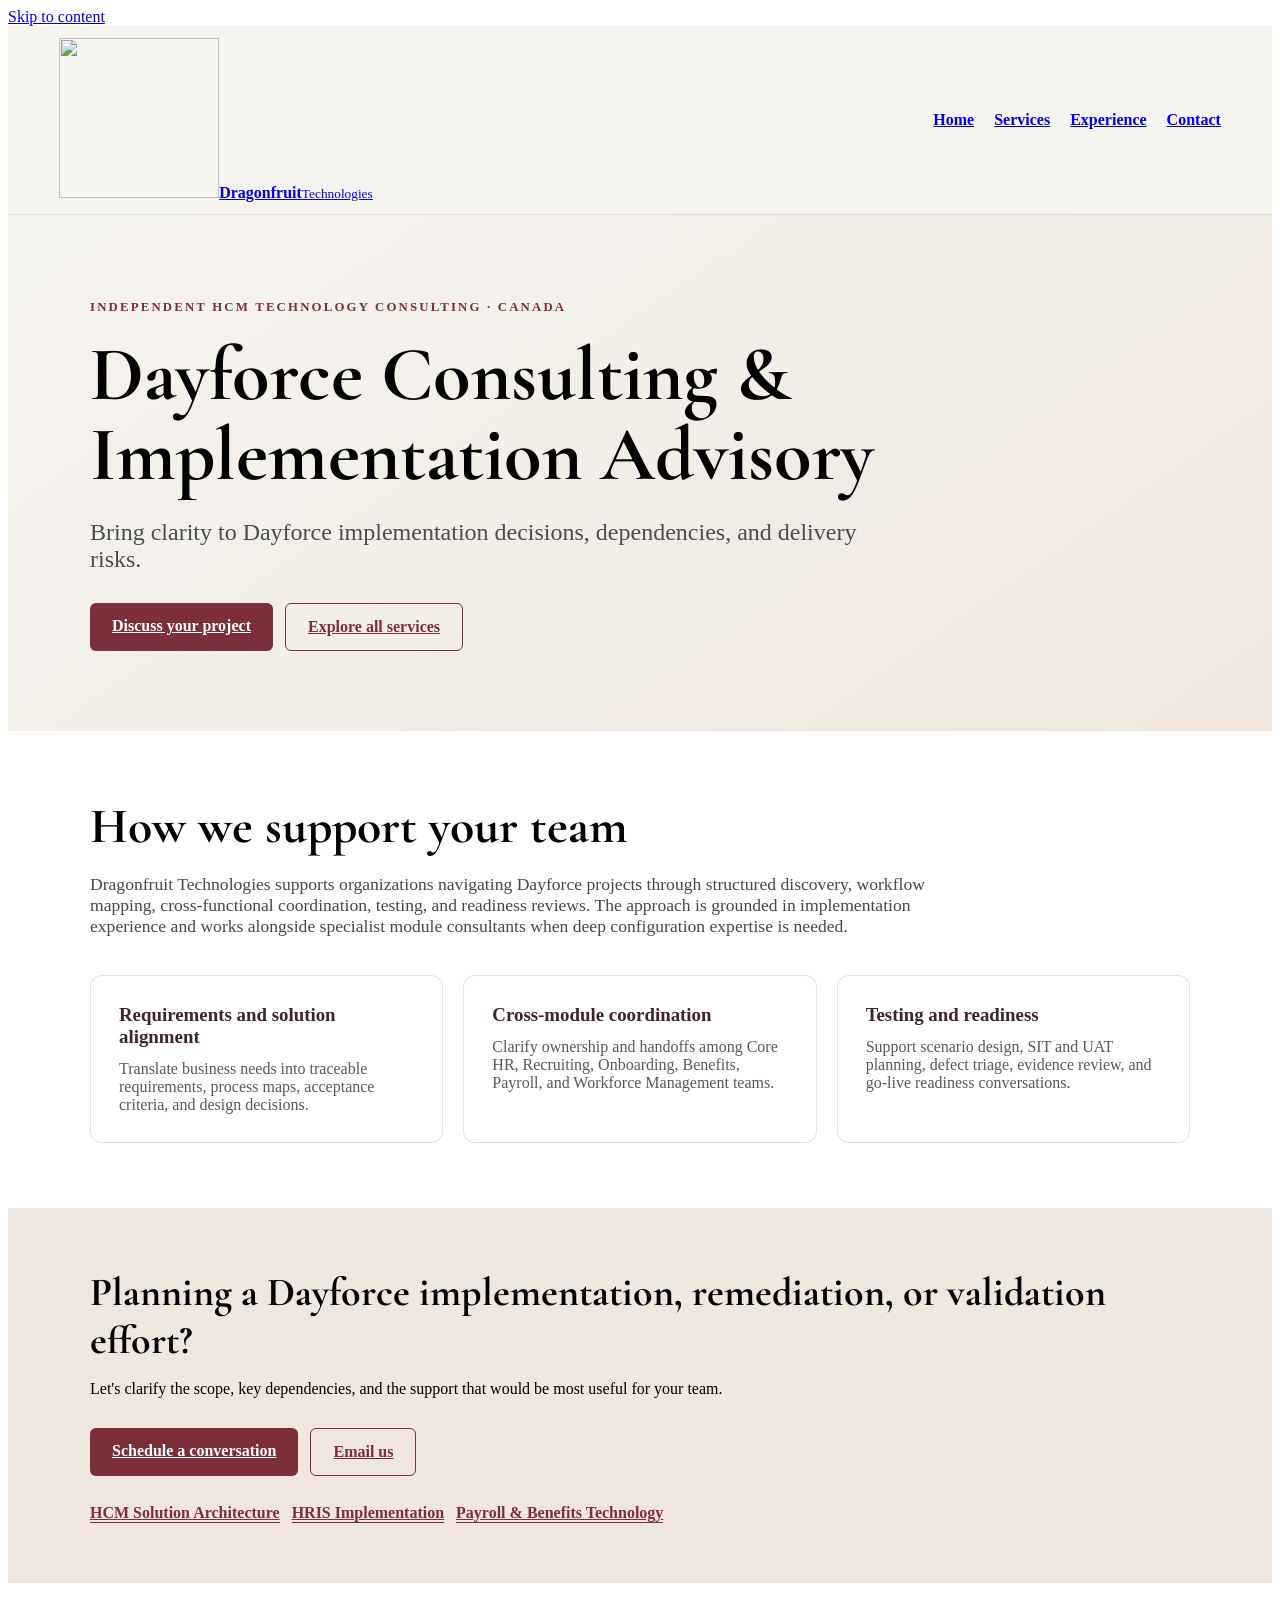
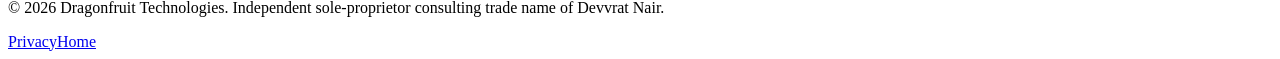
==== dayforce-consulting.html @ d4d8a98b "Add Dayforce Consulting service page" ====
<!doctype html>
<html lang="en">
<head>
  <meta charset="utf-8">
  <meta name="viewport" content="width=device-width, initial-scale=1">
  <title>Dayforce Consulting &amp; Implementation Advisory | Dragonfruit Technologies</title>
  <meta name="description" content="Practical Dayforce consulting for requirements, cross-module handoffs, solution validation, testing, and implementation readiness across Canada.">
  <link rel="canonical" href="https://www.dragonfruittechnologies.com/dayforce-consulting.html">
  <meta property="og:type" content="website">
  <meta property="og:title" content="Dayforce Consulting &amp; Implementation Advisory | Dragonfruit Technologies">
  <meta property="og:description" content="Practical Dayforce consulting for requirements, cross-module handoffs, solution validation, testing, and implementation readiness across Canada.">
  <meta property="og:url" content="https://www.dragonfruittechnologies.com/dayforce-consulting.html">
  <meta property="og:image" content="https://www.dragonfruittechnologies.com/assets/dragonfruit-logo.webp">
  <link rel="icon" href="favicon.ico">
  <link rel="stylesheet" href="styles.css">
  <link href="https://fonts.googleapis.com/css2?family=Cormorant+Garamond:wght@600;700&family=IBM+Plex+Sans:wght@400;500;600;700&family=Space+Grotesk:wght@500;600;700&display=swap" rel="stylesheet">
  <style>
    .service-page{padding-top:110px;min-height:100vh}
    .service-container{width:min(1100px,calc(100% - 40px));margin:auto}
    .service-hero{padding:72px 0 80px;background:linear-gradient(145deg,#f6f4ef,#eee6df)}
    .service-kicker{font-size:.8rem;letter-spacing:.17em;text-transform:uppercase;color:#7c2f3a;font-weight:700}
    .service-hero h1{font-family:"Cormorant Garamond",Georgia,serif;font-size:clamp(2.8rem,6vw,5.3rem);line-height:1.04;max-width:920px;margin:20px 0}
    .service-lede{font-size:clamp(1.15rem,2vw,1.5rem);max-width:780px;color:#4b4e48}
    .service-actions{display:flex;gap:12px;flex-wrap:wrap;margin-top:30px}
    .service-action{display:inline-block;padding:14px 22px;background:#7c2f3a;color:#fff;border-radius:6px;font-weight:700}
    .service-action.secondary{background:transparent;color:#7c2f3a;border:1px solid #7c2f3a}
    .service-body{padding:65px 0}
    .service-body h2{font-family:"Cormorant Garamond",Georgia,serif;font-size:clamp(2rem,4vw,3.1rem);margin:0 0 18px}
    .service-body .overview{max-width:860px;font-size:1.1rem;color:#454942}
    .service-grid-custom{display:grid;grid-template-columns:repeat(3,minmax(0,1fr));gap:20px;margin-top:38px}
    .service-panel{background:#fff;border:1px solid rgba(32,33,31,.13);padding:28px;border-radius:12px}
    .service-panel h3{font-size:1.18rem;margin:0 0 12px;color:#3d2528}
    .service-panel p{margin:0;color:#555b54}
    .service-next{padding:60px 0;background:#eee6df}
    .service-next h2{font-family:"Cormorant Garamond",Georgia,serif;font-size:2.5rem;margin:0 0 15px}
    .service-links{display:flex;flex-wrap:wrap;gap:12px;margin-top:28px}
    .service-links a{border-bottom:1px solid #7c2f3a;color:#7c2f3a;font-weight:600}
    .service-header{display:flex;align-items:center;justify-content:space-between;padding:12px clamp(18px,4vw,56px);background:#f6f4ef;border-bottom:1px solid #ddd;gap:15px;flex-wrap:wrap}
    .service-header nav{display:flex;gap:20px;flex-wrap:wrap;font-weight:600}
    .service-header nav a:hover{text-decoration:underline}
    @media(max-width:720px){.service-grid-custom{grid-template-columns:1fr}.service-hero{padding:48px 0}.service-header{justify-content:center}.service-page{padding-top:0}}
  </style>
</head>
<body>
<a class="skip-link" href="#content">Skip to content</a>
<header class="service-header">
  <a class="brand" href="/" aria-label="Dragonfruit Technologies homepage"><span class="brand-emblem"><img src="assets/dragonfruit-logo.webp" alt="" width="160" height="160"></span><span class="brand-wordmark"><strong>Dragonfruit</strong><small>Technologies</small></span></a>
  <nav aria-label="Main navigation"><a href="/">Home</a><a href="/#services">Services</a><a href="/#work">Experience</a><a href="/#contact">Contact</a></nav>
</header>
<main id="content">
  <section class="service-hero"><div class="service-container">
    <p class="service-kicker">Independent HCM technology consulting · Canada</p>
    <h1>Dayforce Consulting &amp; Implementation Advisory</h1>
    <p class="service-lede">Bring clarity to Dayforce implementation decisions, dependencies, and delivery risks.</p>
    <div class="service-actions"><a class="service-action" href="mailto:devvrat@dragonfruittechnologies.com?subject=Dayforce%20Consulting%20enquiry">Discuss your project</a><a class="service-action secondary" href="/#services">Explore all services</a></div>
  </div></section>
  <section class="service-body"><div class="service-container">
    <h2>How we support your team</h2><p class="overview">Dragonfruit Technologies supports organizations navigating Dayforce projects through structured discovery, workflow mapping, cross-functional coordination, testing, and readiness reviews. The approach is grounded in implementation experience and works alongside specialist module consultants when deep configuration expertise is needed.</p>
    <div class="service-grid-custom"><article class="service-panel"><h3>Requirements and solution alignment</h3><p>Translate business needs into traceable requirements, process maps, acceptance criteria, and design decisions.</p></article><article class="service-panel"><h3>Cross-module coordination</h3><p>Clarify ownership and handoffs among Core HR, Recruiting, Onboarding, Benefits, Payroll, and Workforce Management teams.</p></article><article class="service-panel"><h3>Testing and readiness</h3><p>Support scenario design, SIT and UAT planning, defect triage, evidence review, and go-live readiness conversations.</p></article></div>
  </div></section>
  <section class="service-next"><div class="service-container">
    <h2>Planning a Dayforce implementation, remediation, or validation effort?</h2>
    <p>Let's clarify the scope, key dependencies, and the support that would be most useful for your team.</p>
    <div class="service-actions"><a class="service-action" href="https://calendly.com/devvrat-nair/30min" target="_blank" rel="noopener noreferrer">Schedule a conversation</a><a class="service-action secondary" href="mailto:devvrat@dragonfruittechnologies.com">Email us</a></div>
    <div class="service-links" aria-label="Other services"><a href="hcm-solution-architecture.html">HCM Solution Architecture</a><a href="hris-implementation.html">HRIS Implementation</a><a href="payroll-benefits-technology.html">Payroll &amp; Benefits Technology</a></div>
  </div></section>
</main>
<footer class="site-footer"><p>&copy; 2026 Dragonfruit Technologies. Independent sole-proprietor consulting trade name of Devvrat Nair.</p><div class="footer-actions"><a href="privacy.html">Privacy</a><a href="/">Home</a></div></footer>
</body>
</html>
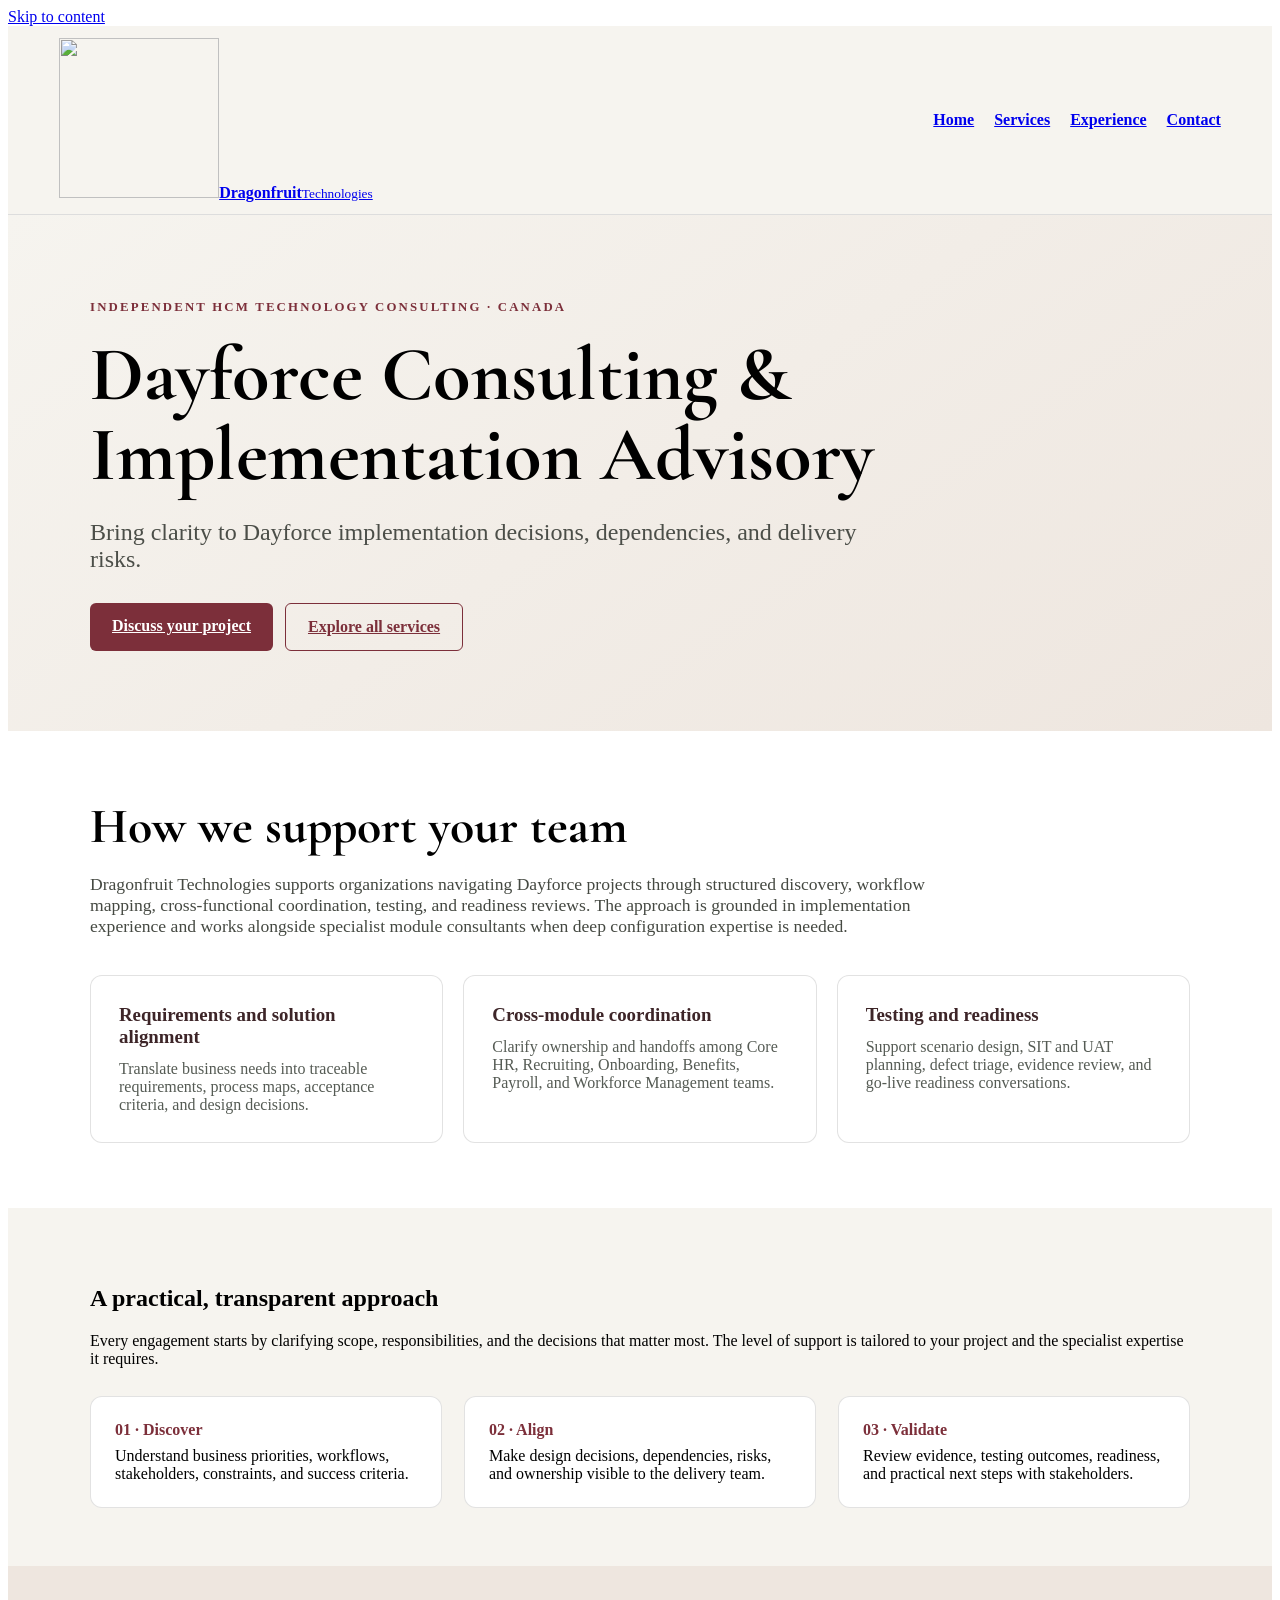
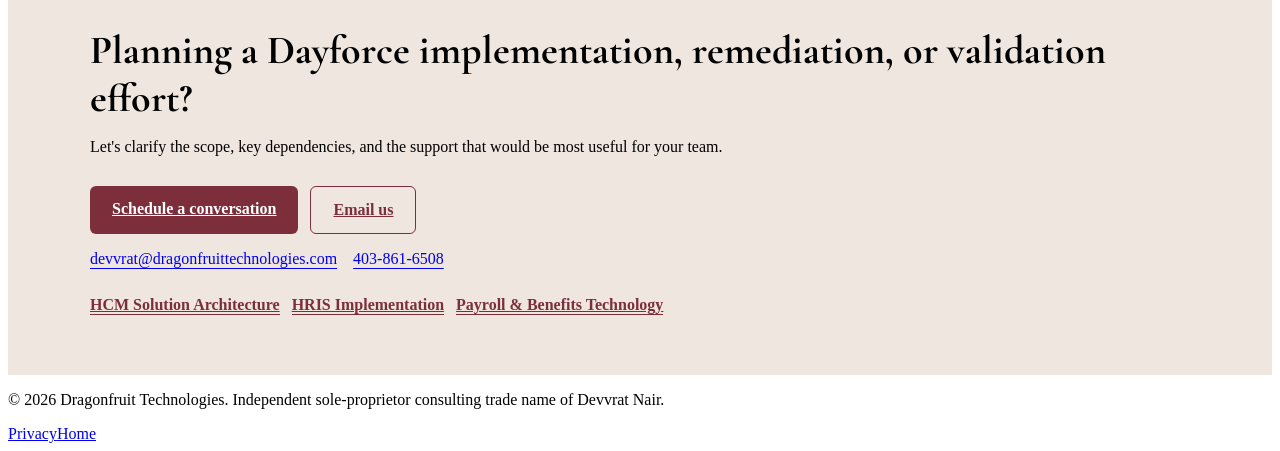
==== commit 5ff5d066: "Improve service page methodology and direct enquiry options" ====
--- a/dayforce-consulting.html
+++ b/dayforce-consulting.html
@@ -33,6 +33,13 @@
     .service-panel p{margin:0;color:#555b54}
     .service-next{padding:60px 0;background:#eee6df}
     .service-next h2{font-family:"Cormorant Garamond",Georgia,serif;font-size:2.5rem;margin:0 0 15px}
+    .service-method{padding:58px 0;background:#f6f4ef}
+    .service-method ol{display:grid;grid-template-columns:repeat(3,minmax(0,1fr));gap:22px;list-style:none;padding:0;margin:28px 0 0}
+    .service-method li{background:#fff;border:1px solid rgba(32,33,31,.13);border-radius:12px;padding:24px}
+    .service-method li strong{display:block;color:#7c2f3a;margin-bottom:8px}
+    .service-contact-options{display:flex;gap:16px;flex-wrap:wrap;margin-top:16px}
+    .service-contact-options a{text-decoration:underline;text-underline-offset:4px}
+    @media(max-width:720px){.service-method ol{grid-template-columns:1fr}}
     .service-links{display:flex;flex-wrap:wrap;gap:12px;margin-top:28px}
     .service-links a{border-bottom:1px solid #7c2f3a;color:#7c2f3a;font-weight:600}
     .service-header{display:flex;align-items:center;justify-content:space-between;padding:12px clamp(18px,4vw,56px);background:#f6f4ef;border-bottom:1px solid #ddd;gap:15px;flex-wrap:wrap}
@@ -58,10 +65,23 @@
     <h2>How we support your team</h2><p class="overview">Dragonfruit Technologies supports organizations navigating Dayforce projects through structured discovery, workflow mapping, cross-functional coordination, testing, and readiness reviews. The approach is grounded in implementation experience and works alongside specialist module consultants when deep configuration expertise is needed.</p>
     <div class="service-grid-custom"><article class="service-panel"><h3>Requirements and solution alignment</h3><p>Translate business needs into traceable requirements, process maps, acceptance criteria, and design decisions.</p></article><article class="service-panel"><h3>Cross-module coordination</h3><p>Clarify ownership and handoffs among Core HR, Recruiting, Onboarding, Benefits, Payroll, and Workforce Management teams.</p></article><article class="service-panel"><h3>Testing and readiness</h3><p>Support scenario design, SIT and UAT planning, defect triage, evidence review, and go-live readiness conversations.</p></article></div>
   </div></section>
+  <section class="service-method" aria-labelledby="method-heading"><div class="service-container">
+    <h2 id="method-heading">A practical, transparent approach</h2>
+    <p>Every engagement starts by clarifying scope, responsibilities, and the decisions that matter most. The level of support is tailored to your project and the specialist expertise it requires.</p>
+    <ol>
+      <li><strong>01 · Discover</strong>Understand business priorities, workflows, stakeholders, constraints, and success criteria.</li>
+      <li><strong>02 · Align</strong>Make design decisions, dependencies, risks, and ownership visible to the delivery team.</li>
+      <li><strong>03 · Validate</strong>Review evidence, testing outcomes, readiness, and practical next steps with stakeholders.</li>
+    </ol>
+  </div></section>
   <section class="service-next"><div class="service-container">
     <h2>Planning a Dayforce implementation, remediation, or validation effort?</h2>
     <p>Let's clarify the scope, key dependencies, and the support that would be most useful for your team.</p>
     <div class="service-actions"><a class="service-action" href="https://calendly.com/devvrat-nair/30min" target="_blank" rel="noopener noreferrer">Schedule a conversation</a><a class="service-action secondary" href="mailto:devvrat@dragonfruittechnologies.com">Email us</a></div>
+    <div class="service-contact-options" aria-label="Direct contact options">
+      <a href="mailto:devvrat@dragonfruittechnologies.com">devvrat@dragonfruittechnologies.com</a>
+      <a href="tel:+14038616508">403-861-6508</a>
+    </div>
     <div class="service-links" aria-label="Other services"><a href="hcm-solution-architecture.html">HCM Solution Architecture</a><a href="hris-implementation.html">HRIS Implementation</a><a href="payroll-benefits-technology.html">Payroll &amp; Benefits Technology</a></div>
   </div></section>
 </main>
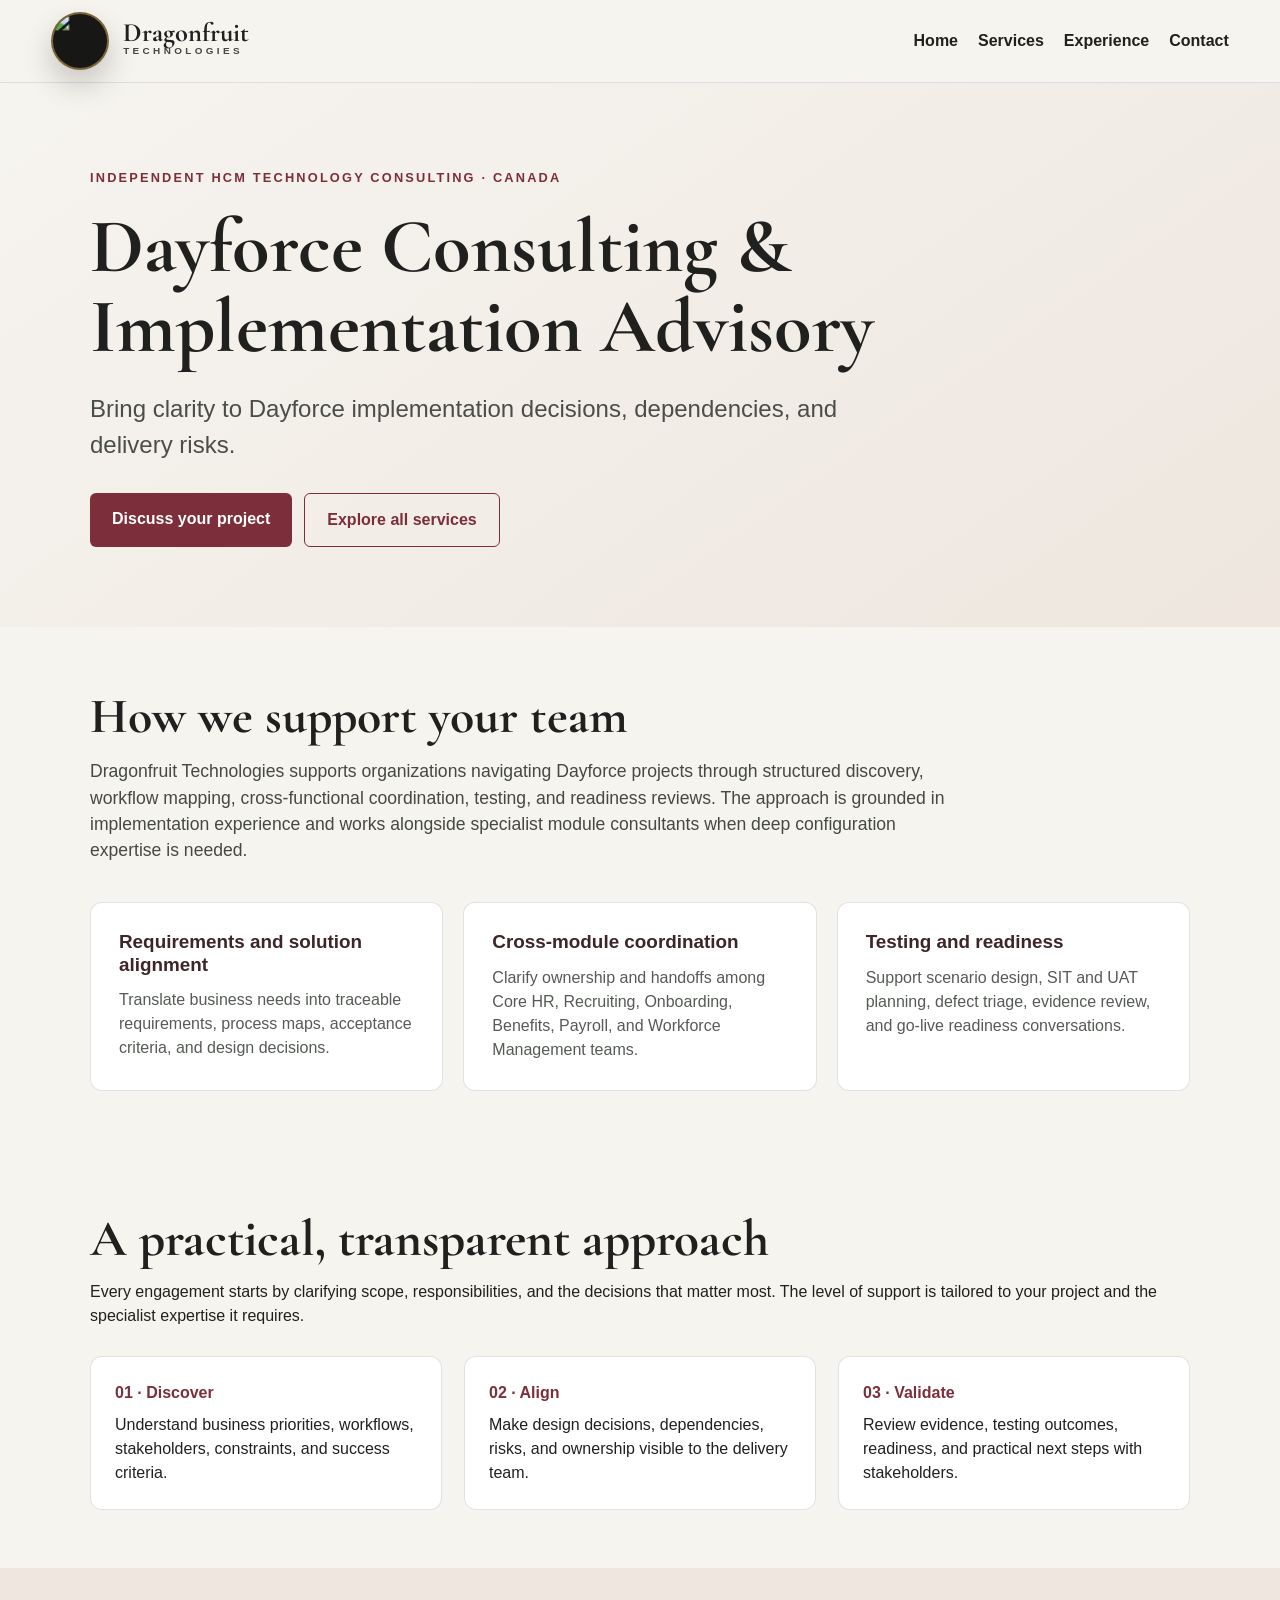
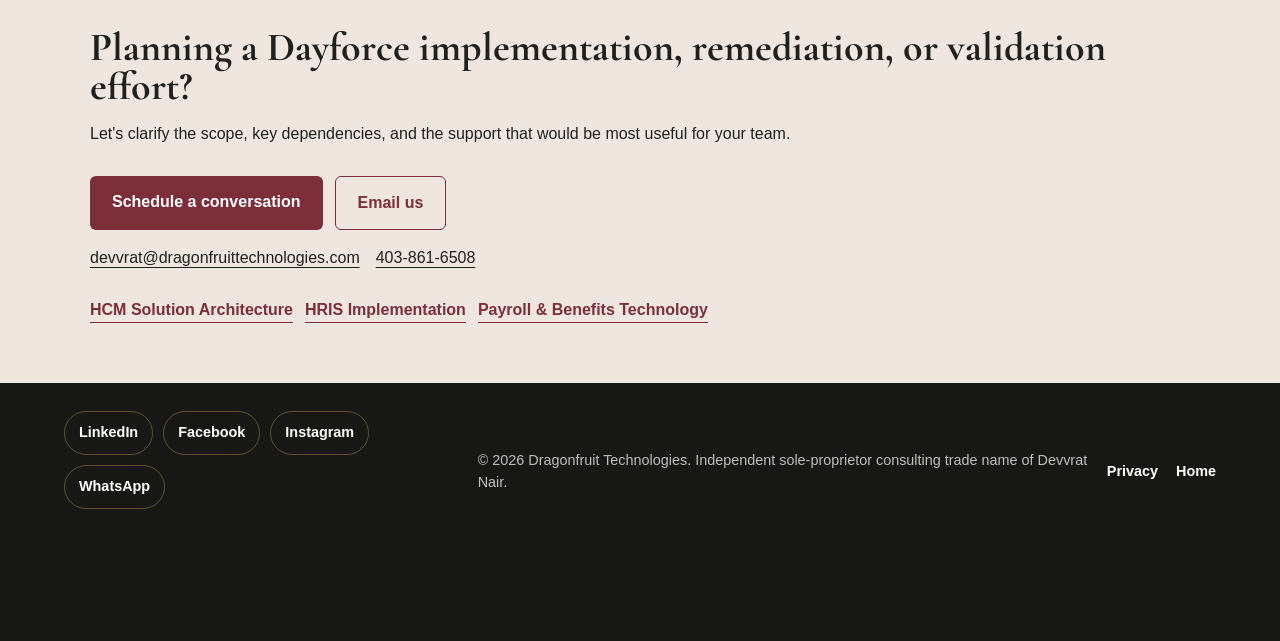
==== commit f006678a: "Add social media links to service page footer" ====
--- a/dayforce-consulting.html
+++ b/dayforce-consulting.html
@@ -46,6 +46,7 @@
     .service-header nav{display:flex;gap:20px;flex-wrap:wrap;font-weight:600}
     .service-header nav a:hover{text-decoration:underline}
     @media(max-width:720px){.service-grid-custom{grid-template-columns:1fr}.service-hero{padding:48px 0}.service-header{justify-content:center}.service-page{padding-top:0}}
+    .social-links{display:flex;flex-wrap:wrap;gap:10px;margin:0 0 12px}.social-links a{border:1px solid rgba(168,138,69,.5);border-radius:999px;padding:10px 14px;min-height:44px;display:inline-flex;align-items:center;font-size:.9rem;font-weight:600}
   </style>
 </head>
 <body>
@@ -77,7 +78,7 @@
   <section class="service-next"><div class="service-container">
     <h2>Planning a Dayforce implementation, remediation, or validation effort?</h2>
     <p>Let's clarify the scope, key dependencies, and the support that would be most useful for your team.</p>
-    <div class="service-actions"><a class="service-action" href="https://calendly.com/devvrat-nair/30min" target="_blank" rel="noopener noreferrer">Schedule a conversation</a><a class="service-action secondary" href="mailto:devvrat@dragonfruittechnologies.com">Email us</a></div>
+    <div class="service-actions"><a class="service-action" href="https://bookings.cloud.microsoft/bookwithme/user/d5d4540600c44e008e704b714929a878@dragonfruittechnologies.com?anonymous&amp;ismsaljsauthenabled&amp;ep=plink" target="_blank" rel="noopener noreferrer">Schedule a conversation</a><a class="service-action secondary" href="mailto:devvrat@dragonfruittechnologies.com">Email us</a></div>
     <div class="service-contact-options" aria-label="Direct contact options">
       <a href="mailto:devvrat@dragonfruittechnologies.com">devvrat@dragonfruittechnologies.com</a>
       <a href="tel:+14038616508">403-861-6508</a>
@@ -85,6 +86,6 @@
     <div class="service-links" aria-label="Other services"><a href="hcm-solution-architecture.html">HCM Solution Architecture</a><a href="hris-implementation.html">HRIS Implementation</a><a href="payroll-benefits-technology.html">Payroll &amp; Benefits Technology</a></div>
   </div></section>
 </main>
-<footer class="site-footer"><p>&copy; 2026 Dragonfruit Technologies. Independent sole-proprietor consulting trade name of Devvrat Nair.</p><div class="footer-actions"><a href="privacy.html">Privacy</a><a href="/">Home</a></div></footer>
+<footer class="site-footer"><div style="padding:0 0 12px"><nav class="social-links" aria-label="Dragonfruit Technologies social media"><a href="https://www.linkedin.com/company/dragonfruit-technologies/" target="_blank" rel="noopener noreferrer">LinkedIn</a><a href="https://www.facebook.com/share/1FCdNonoUH/?mibextid=wwXIfr" target="_blank" rel="noopener noreferrer">Facebook</a><a href="https://www.instagram.com/dragonfruittechnologies/" target="_blank" rel="noopener noreferrer">Instagram</a><a href="https://wa.me/message/4CJPAUIZOVNHA1" target="_blank" rel="noopener noreferrer">WhatsApp</a></nav></div><p>&copy; 2026 Dragonfruit Technologies. Independent sole-proprietor consulting trade name of Devvrat Nair.</p><div class="footer-actions"><a href="privacy.html">Privacy</a><a href="/">Home</a></div></footer>
 </body>
 </html>
--- a/styles.css
+++ b/styles.css
@@ -0,0 +1,824 @@
+:root {
+  --ink: #20211f;
+  --night: #171816;
+  --plum: #3d2528;
+  --muted: #646862;
+  --paper: #f6f4ef;
+  --surface: #ffffff;
+  --dragon: #7c2f3a;
+  --dragon-deep: #5d2530;
+  --pitaya: #9f4d5a;
+  --accent: #a88a45;
+  --sage: #66705c;
+  --line: rgba(32, 33, 31, 0.13);
+  --shadow: 0 24px 70px rgba(32, 33, 31, 0.12);
+}
+
+* {
+  box-sizing: border-box;
+}
+
+html {
+  scroll-behavior: smooth;
+}
+
+[hidden] { display: none !important; }
+section[id], main[id] { scroll-margin-top: 110px; }
+:focus-visible { outline: 3px solid var(--pitaya); outline-offset: 5px; }
+.skip-link {
+  position: fixed;
+  top: 12px;
+  left: 12px;
+  z-index: 1100;
+  padding: 12px 18px;
+  color: var(--ink);
+  background: var(--paper);
+  transform: translateY(-150%);
+}
+.skip-link:focus { transform: none; }
+
+body {
+  margin: 0;
+  color: var(--ink);
+  background: var(--paper);
+  font-family: "IBM Plex Sans", Arial, sans-serif;
+  line-height: 1.5;
+}
+
+img {
+  max-width: 100%;
+  display: block;
+}
+
+a {
+  color: inherit;
+  text-decoration: none;
+}
+
+.site-header {
+  position: fixed;
+  z-index: 10;
+  top: 0;
+  left: 0;
+  right: 0;
+  display: flex;
+  align-items: center;
+  justify-content: space-between;
+  min-height: 72px;
+  padding: 14px clamp(18px, 4vw, 56px);
+  color: var(--ink);
+  background: rgba(246, 244, 239, 0.86);
+  backdrop-filter: blur(18px);
+  border-bottom: 1px solid rgba(31, 26, 31, 0.1);
+  transition: background 180ms ease, color 180ms ease, border-color 180ms ease;
+}
+
+.site-header.is-scrolled {
+  color: var(--ink);
+  background: rgba(246, 244, 239, 0.96);
+  border-color: var(--line);
+}
+
+.brand {
+  display: inline-flex;
+  align-items: center;
+  gap: 14px;
+  min-width: 0;
+}
+
+.brand-emblem {
+  position: relative;
+  display: inline-grid;
+  place-items: center;
+  width: 58px;
+  height: 58px;
+  flex: 0 0 58px;
+  overflow: hidden;
+  background: var(--night);
+  border: 2px solid rgba(168, 138, 69, 0.68);
+  border-radius: 999px;
+  box-shadow: 0 14px 30px rgba(9, 7, 10, 0.2);
+}
+
+.brand-emblem img {
+  width: 100%;
+  height: 100%;
+  object-fit: cover;
+  transform: scale(1.18);
+}
+
+.brand-wordmark {
+  display: grid;
+  gap: 0;
+}
+
+.brand strong,
+.brand small {
+  display: block;
+}
+
+.brand strong {
+  font-family: "Cormorant Garamond", Georgia, serif;
+  font-size: 1.65rem;
+  font-weight: 700;
+  line-height: 0.82;
+}
+
+.brand small {
+  font-family: "IBM Plex Sans", Arial, sans-serif;
+  color: currentColor;
+  font-size: 0.62rem;
+  font-weight: 700;
+  letter-spacing: 0.34em;
+  opacity: 0.82;
+  text-transform: uppercase;
+}
+
+.site-nav {
+  display: flex;
+  align-items: center;
+  gap: clamp(18px, 2vw, 30px);
+  font-size: 0.92rem;
+  font-weight: 700;
+}
+
+.site-nav a {
+  opacity: 0.82;
+}
+
+.site-nav a:hover,
+.site-nav a.is-active {
+  opacity: 1;
+  color: var(--dragon-deep);
+}
+
+.site-header.is-scrolled .site-nav a:hover,
+.site-header.is-scrolled .site-nav a.is-active {
+  color: var(--dragon-deep);
+}
+
+.nav-toggle {
+  display: none;
+  width: 42px;
+  height: 42px;
+  padding: 9px;
+  color: currentColor;
+  background: transparent;
+  border: 1px solid currentColor;
+  border-radius: 8px;
+}
+
+.nav-toggle span {
+  display: block;
+  width: 100%;
+  height: 2px;
+  margin: 5px 0;
+  background: currentColor;
+}
+
+.hero {
+  position: relative;
+  min-height: 82svh;
+  display: grid;
+  align-items: end;
+  overflow: hidden;
+  color: var(--ink);
+  isolation: isolate;
+}
+
+.hero-image,
+.hero-overlay {
+  position: absolute;
+  inset: 0;
+  width: 100%;
+  height: 100%;
+}
+
+.hero-image {
+  object-fit: cover;
+  object-position: center;
+  z-index: -2;
+}
+
+.hero-overlay {
+  z-index: -1;
+  background:
+    radial-gradient(circle at 73% 22%, rgba(102, 112, 92, 0.18) 0%, rgba(102, 112, 92, 0) 34%),
+    linear-gradient(90deg, rgba(246, 244, 239, 0.97) 0%, rgba(246, 244, 239, 0.85) 45%, rgba(246, 244, 239, 0.2) 100%),
+    linear-gradient(0deg, rgba(246, 244, 239, 0.88) 0%, rgba(246, 244, 239, 0) 40%);
+}
+
+.hero-content {
+  width: min(760px, calc(100% - 36px));
+  margin: 0 0 clamp(34px, 7vh, 70px) clamp(18px, 6vw, 78px);
+  padding-top: 104px;
+}
+
+.eyebrow {
+  margin: 0 0 14px;
+  color: var(--dragon-deep);
+  font-size: 0.78rem;
+  font-weight: 800;
+  letter-spacing: 0;
+  text-transform: uppercase;
+}
+
+.hero .eyebrow {
+  color: var(--sage);
+}
+
+h1,
+h2,
+h3,
+p {
+  overflow-wrap: anywhere;
+}
+
+h1 {
+  max-width: 840px;
+  margin: 0;
+  font-family: "Cormorant Garamond", Georgia, serif;
+  font-size: clamp(3.1rem, 6.9vw, 6.35rem);
+  line-height: 0.94;
+  letter-spacing: 0;
+}
+
+h2 {
+  margin: 0;
+  font-family: "Cormorant Garamond", Georgia, serif;
+  font-size: clamp(2rem, 4vw, 3.4rem);
+  line-height: 0.98;
+  letter-spacing: 0;
+}
+
+h3 {
+  margin: 0 0 10px;
+  font-family: "Space Grotesk", Arial, sans-serif;
+  font-size: 1.05rem;
+  line-height: 1.2;
+}
+
+.hero-copy {
+  max-width: 620px;
+  margin: 20px 0 0;
+  color: var(--muted);
+  font-size: clamp(1rem, 2vw, 1.2rem);
+}
+
+.hero-actions,
+.contact-actions {
+  display: flex;
+  flex-wrap: wrap;
+  gap: 12px;
+  margin-top: 24px;
+}
+
+.button {
+  display: inline-flex;
+  align-items: center;
+  justify-content: center;
+  min-height: 48px;
+  padding: 0 18px;
+  border: 1px solid transparent;
+  border-radius: 8px;
+  font-weight: 800;
+  transition: transform 160ms ease, border-color 160ms ease, background 160ms ease;
+}
+
+.button:hover {
+  transform: translateY(-1px);
+}
+
+.button.primary {
+  color: #fff;
+  background: var(--ink);
+  border-color: rgba(32, 33, 31, 0.18);
+  box-shadow: 0 14px 34px rgba(32, 33, 31, 0.18);
+}
+
+.button.secondary {
+  color: var(--ink);
+  background: rgba(255, 255, 255, 0.62);
+  border-color: rgba(32, 33, 31, 0.22);
+}
+
+.section,
+.band {
+  padding: clamp(64px, 10vw, 112px) clamp(18px, 5vw, 72px);
+}
+
+.band {
+  background: #fff;
+}
+
+.section-inner {
+  width: min(1180px, 100%);
+  margin: 0 auto;
+}
+
+.split {
+  display: grid;
+  grid-template-columns: minmax(0, 1fr) minmax(280px, 0.76fr);
+  gap: clamp(28px, 6vw, 86px);
+  align-items: start;
+}
+
+.split p:last-child {
+  margin: 38px 0 0;
+  color: var(--muted);
+  font-size: 1.08rem;
+}
+
+.status-note {
+  padding: 0 clamp(18px, 5vw, 72px) clamp(48px, 7vw, 76px);
+  background: #fff;
+}
+
+.status-note-inner {
+  display: grid;
+  grid-template-columns: 180px minmax(0, 1fr);
+  gap: 24px;
+  padding: 22px 24px;
+  color: var(--muted);
+  background: rgba(102, 112, 92, 0.06);
+  border: 1px solid rgba(102, 112, 92, 0.18);
+  border-radius: 8px;
+}
+
+.status-note span {
+  color: var(--sage);
+  font-size: 0.78rem;
+  font-weight: 800;
+  text-transform: uppercase;
+}
+
+.status-note p {
+  margin: 0;
+}
+
+.section-heading {
+  max-width: 780px;
+  margin-bottom: clamp(28px, 5vw, 48px);
+}
+
+.founder-layout {
+  display: grid;
+  grid-template-columns: minmax(260px, 0.52fr) minmax(0, 1fr);
+  gap: clamp(32px, 6vw, 84px);
+  align-items: start;
+}
+
+.founder-photo {
+  display: grid;
+  place-items: center;
+  min-height: 520px;
+  aspect-ratio: 4 / 5;
+  background: transparent;
+  border: 0;
+  border-radius: 0;
+  box-shadow: none;
+}
+
+.founder-photo img {
+  width: min(82%, 330px);
+  aspect-ratio: 1;
+  object-fit: cover;
+  border-radius: 999px;
+  border: 8px solid #fff;
+  box-shadow: 0 24px 64px rgba(32, 33, 31, 0.16);
+}
+
+.founder-copy > p:not(.eyebrow) {
+  max-width: 760px;
+  margin: 22px 0 0;
+  color: var(--muted);
+  font-size: 1.08rem;
+}
+
+.founder-principles {
+  display: grid;
+  gap: 1px;
+  margin-top: 34px;
+  overflow: hidden;
+  border: 1px solid var(--line);
+  border-radius: 8px;
+}
+
+.founder-principles article {
+  display: grid;
+  grid-template-columns: 116px minmax(0, 1fr);
+  gap: 22px;
+  padding: 24px;
+  background: #fff;
+}
+
+.founder-principles span {
+  color: var(--sage);
+  font-size: 0.8rem;
+  font-weight: 800;
+  text-transform: uppercase;
+}
+
+.founder-principles p {
+  margin: 0;
+  color: var(--muted);
+}
+
+.service-grid {
+  display: grid;
+  grid-template-columns: repeat(3, minmax(0, 1fr));
+  gap: 16px;
+}
+
+.card {
+  position: relative;
+  overflow: hidden;
+  min-height: 286px;
+  padding: 24px;
+  background: var(--surface);
+  border: 1px solid var(--line);
+  border-radius: 8px;
+  box-shadow: 0 12px 30px rgba(40, 8, 30, 0.05);
+}
+
+.card::before {
+  content: "";
+  position: absolute;
+  inset: 0 0 auto;
+  height: 4px;
+  background: linear-gradient(90deg, var(--sage), var(--accent));
+}
+
+.card-index {
+  display: block;
+  margin-bottom: 56px;
+  color: var(--sage);
+  font-weight: 800;
+}
+
+.card p,
+.timeline-item p,
+.principles p,
+.contact-panel p {
+  margin: 0;
+  color: var(--muted);
+}
+
+.timeline {
+  display: grid;
+  gap: 18px;
+}
+
+.timeline-item {
+  display: grid;
+  grid-template-columns: 128px minmax(0, 1fr);
+  gap: 28px;
+  padding: 28px;
+  background: #fff;
+  border: 1px solid var(--line);
+  border-radius: 8px;
+}
+
+.timeline-date {
+  color: var(--sage);
+  font-weight: 800;
+}
+
+.timeline ul {
+  display: flex;
+  flex-wrap: wrap;
+  gap: 10px;
+  margin: 18px 0 0;
+  padding: 0;
+  list-style: none;
+}
+
+.timeline li {
+  padding: 8px 10px;
+  color: var(--plum);
+  background: rgba(102, 112, 92, 0.08);
+  border: 1px solid rgba(102, 112, 92, 0.16);
+  border-radius: 8px;
+  font-size: 0.88rem;
+  font-weight: 700;
+}
+
+.approach-layout {
+  display: grid;
+  grid-template-columns: 0.75fr 1fr;
+  gap: clamp(30px, 6vw, 88px);
+}
+
+.principles {
+  display: grid;
+  gap: 1px;
+  overflow: hidden;
+  border: 1px solid var(--line);
+  border-radius: 8px;
+  box-shadow: var(--shadow);
+}
+
+.principles div {
+  padding: 26px;
+  background: #fff;
+  border-left: 5px solid var(--accent);
+}
+
+.contact-panel {
+  position: relative;
+  display: grid;
+  grid-template-columns: minmax(0, 0.95fr) minmax(320px, 0.78fr);
+  gap: clamp(28px, 5vw, 70px);
+  align-items: center;
+  overflow: hidden;
+  padding: clamp(32px, 5vw, 58px);
+  color: #fff;
+  background:
+    radial-gradient(circle at 86% 18%, rgba(168, 138, 69, 0.28), rgba(168, 138, 69, 0) 31%),
+    linear-gradient(135deg, var(--night), #252620 58%, #3d2528);
+  border: 1px solid rgba(168, 138, 69, 0.22);
+  border-radius: 8px;
+  box-shadow: var(--shadow);
+}
+
+.contact-panel::before {
+  content: "";
+  position: absolute;
+  inset: 18px auto auto 18px;
+  width: 86px;
+  height: 3px;
+  background: linear-gradient(90deg, var(--sage), var(--accent));
+}
+
+.contact-copy {
+  max-width: 700px;
+}
+
+.contact-panel .eyebrow {
+  color: #e8d094;
+}
+
+.contact-panel h2 {
+  color: #fff;
+}
+
+.contact-panel p {
+  max-width: 620px;
+  margin-top: 18px;
+  color: rgba(255, 255, 255, 0.76);
+  font-size: 1.05rem;
+}
+
+.contact-tags {
+  display: flex;
+  flex-wrap: wrap;
+  gap: 10px;
+  margin-top: 24px;
+}
+
+.contact-tags span {
+  padding: 8px 11px;
+  color: #fff;
+  background: rgba(255, 255, 255, 0.08);
+  border: 1px solid rgba(255, 255, 255, 0.16);
+  border-radius: 8px;
+  font-size: 0.82rem;
+  font-weight: 800;
+}
+
+.contact-card {
+  display: grid;
+  min-width: min(100%, 430px);
+  gap: 12px;
+  padding: 12px;
+  background: rgba(255, 247, 251, 0.08);
+  border: 1px solid rgba(255, 255, 255, 0.18);
+  border-radius: 8px;
+  backdrop-filter: blur(18px);
+}
+
+.contact-link {
+  display: grid;
+  grid-template-columns: 44px minmax(0, 1fr);
+  gap: 14px;
+  align-items: center;
+  min-height: 82px;
+  padding: 16px;
+  color: #fff;
+  background: rgba(9, 7, 10, 0.54);
+  border: 1px solid rgba(255, 255, 255, 0.12);
+  border-radius: 8px;
+  transition: transform 160ms ease, background 160ms ease, border-color 160ms ease;
+}
+
+.contact-link:hover {
+  transform: translateY(-2px);
+  background: rgba(168, 138, 69, 0.16);
+  border-color: rgba(168, 138, 69, 0.42);
+}
+
+.booking-link {
+  background: rgba(255, 255, 255, 0.1);
+  border-color: rgba(232, 208, 148, 0.38);
+}
+
+.contact-icon {
+  display: inline-grid;
+  place-items: center;
+  width: 44px;
+  height: 44px;
+  color: var(--night);
+  background: linear-gradient(135deg, #e8d094, #fff);
+  border-radius: 8px;
+  font-family: "Space Grotesk", Arial, sans-serif;
+  font-size: 1rem;
+  font-weight: 800;
+  text-transform: none;
+}
+
+.contact-card small {
+  display: block;
+  margin-bottom: 3px;
+  color: #e8d094;
+  font-size: 0.72rem;
+  font-weight: 800;
+  text-transform: uppercase;
+}
+
+.contact-card strong {
+  font-size: clamp(0.96rem, 2vw, 1.08rem);
+  font-weight: 700;
+  overflow-wrap: anywhere;
+}
+
+.site-footer {
+  display: flex;
+  align-items: center;
+  justify-content: space-between;
+  gap: 18px;
+  padding: 28px clamp(18px, 5vw, 72px) 108px;
+  color: rgba(255, 255, 255, 0.72);
+  background: var(--night);
+  font-size: 0.9rem;
+}
+
+.site-footer p {
+  margin: 0;
+}
+
+.site-footer a {
+  color: #fff;
+  font-weight: 700;
+}
+
+.footer-actions {
+  display: flex;
+  flex-wrap: wrap;
+  align-items: center;
+  gap: 18px;
+  flex-shrink: 0;
+}
+.text-button {
+  padding: 0;
+  color: inherit;
+  background: none;
+  border: 0;
+  font: inherit;
+  font-weight: 700;
+  cursor: pointer;
+}
+.cookie-banner {
+  position: fixed;
+  inset: auto 16px 16px;
+  z-index: 1000;
+  display: flex;
+  align-items: center;
+  justify-content: space-between;
+  gap: 24px;
+  max-height: calc(100svh - 32px);
+  overflow-y: auto;
+  padding: 24px;
+  color: var(--ink);
+  background: var(--paper);
+  border: 1px solid var(--line);
+  border-radius: 8px;
+  box-shadow: var(--shadow);
+}
+.cookie-banner h2 { font-size: 1.6rem; line-height: 1.15; }
+.cookie-banner p { max-width: 740px; margin: 10px 0 0; }
+.cookie-banner a, .privacy-page a { text-decoration: underline; text-underline-offset: 3px; }
+.privacy-actions { display: flex; flex-wrap: wrap; gap: 12px; flex-shrink: 0; }
+.privacy-actions button { font: inherit; font-weight: 700; cursor: pointer; }
+.privacy-page { max-width: 900px; margin: 0 auto; padding: 150px 24px 80px; }
+.privacy-page h1 { font-size: clamp(2.8rem, 7vw, 4.5rem); }
+.privacy-page h2 { margin: 36px 0 14px; font-size: 2rem; }
+.privacy-page li { margin-bottom: 12px; }
+.contact-panel .chat-status { font-size: 0.88rem; }
+.noscript-note { margin: 0; padding: 16px 24px; background: var(--paper); }
+@media (prefers-reduced-motion: reduce) {
+  html { scroll-behavior: auto; }
+  *, *::before, *::after { transition: none !important; }
+}
+
+@media (max-width: 980px) {
+  .cookie-banner { display: block; }
+  .privacy-actions { margin-top: 18px; }
+  .service-grid {
+    grid-template-columns: repeat(2, minmax(0, 1fr));
+  }
+
+  .split,
+  .approach-layout,
+  .founder-layout,
+  .contact-panel {
+    grid-template-columns: 1fr;
+  }
+
+  .contact-panel {
+    display: grid;
+  }
+}
+
+@media (max-width: 720px) {
+  .site-header {
+    min-height: 66px;
+  }
+
+  .nav-toggle {
+    display: block;
+  }
+
+  .site-nav {
+    position: absolute;
+    top: calc(100% + 1px);
+    left: 12px;
+    right: 12px;
+    display: none;
+    padding: 12px;
+    color: var(--ink);
+    background: rgba(255, 247, 251, 0.98);
+    border: 1px solid var(--line);
+    border-radius: 8px;
+    box-shadow: var(--shadow);
+  }
+
+  .site-nav.is-open {
+    display: grid;
+    gap: 4px;
+  }
+
+  .site-nav a {
+    padding: 12px;
+  }
+
+  .hero {
+    min-height: 84svh;
+  }
+
+  .hero-overlay {
+    background:
+      radial-gradient(circle at 75% 20%, rgba(102, 112, 92, 0.18) 0%, rgba(102, 112, 92, 0) 30%),
+      linear-gradient(90deg, rgba(246, 244, 239, 0.98) 0%, rgba(246, 244, 239, 0.9) 68%, rgba(246, 244, 239, 0.62) 100%),
+      linear-gradient(0deg, rgba(246, 244, 239, 0.92) 0%, rgba(246, 244, 239, 0) 45%);
+  }
+
+  .hero-content {
+    width: calc(100% - 32px);
+    margin: 0 16px 42px;
+  }
+
+  h1 {
+    font-size: clamp(2.65rem, 12.5vw, 4rem);
+    line-height: 0.95;
+  }
+
+  .service-grid,
+  .timeline-item,
+  .founder-principles article,
+  .status-note-inner {
+    grid-template-columns: 1fr;
+  }
+
+  .founder-photo {
+    min-height: 360px;
+  }
+
+  .card {
+    min-height: auto;
+  }
+
+  .card-index {
+    margin-bottom: 28px;
+  }
+
+  .site-footer {
+    display: grid;
+  }
+}
+
+/* Business social links: readable and touch-friendly across screen sizes. */
+.social-links{display:flex;flex-wrap:wrap;align-items:center;gap:12px 18px;margin:0 0 18px}
+.social-links a{display:inline-flex;align-items:center;gap:8px;min-height:44px;padding:7px 11px;border:1px solid rgba(168,138,69,.45);border-radius:999px;font-size:.9rem;font-weight:600;text-decoration:none}
+.social-links a:hover{border-color:var(--accent);text-decoration:underline;text-underline-offset:3px}
+.social-symbol{display:inline-grid;place-items:center;width:24px;height:24px;border-radius:50%;font-weight:800;background:rgba(168,138,69,.18)}
+@media(max-width:600px){.social-links{gap:8px}.social-links a{font-size:.85rem}}
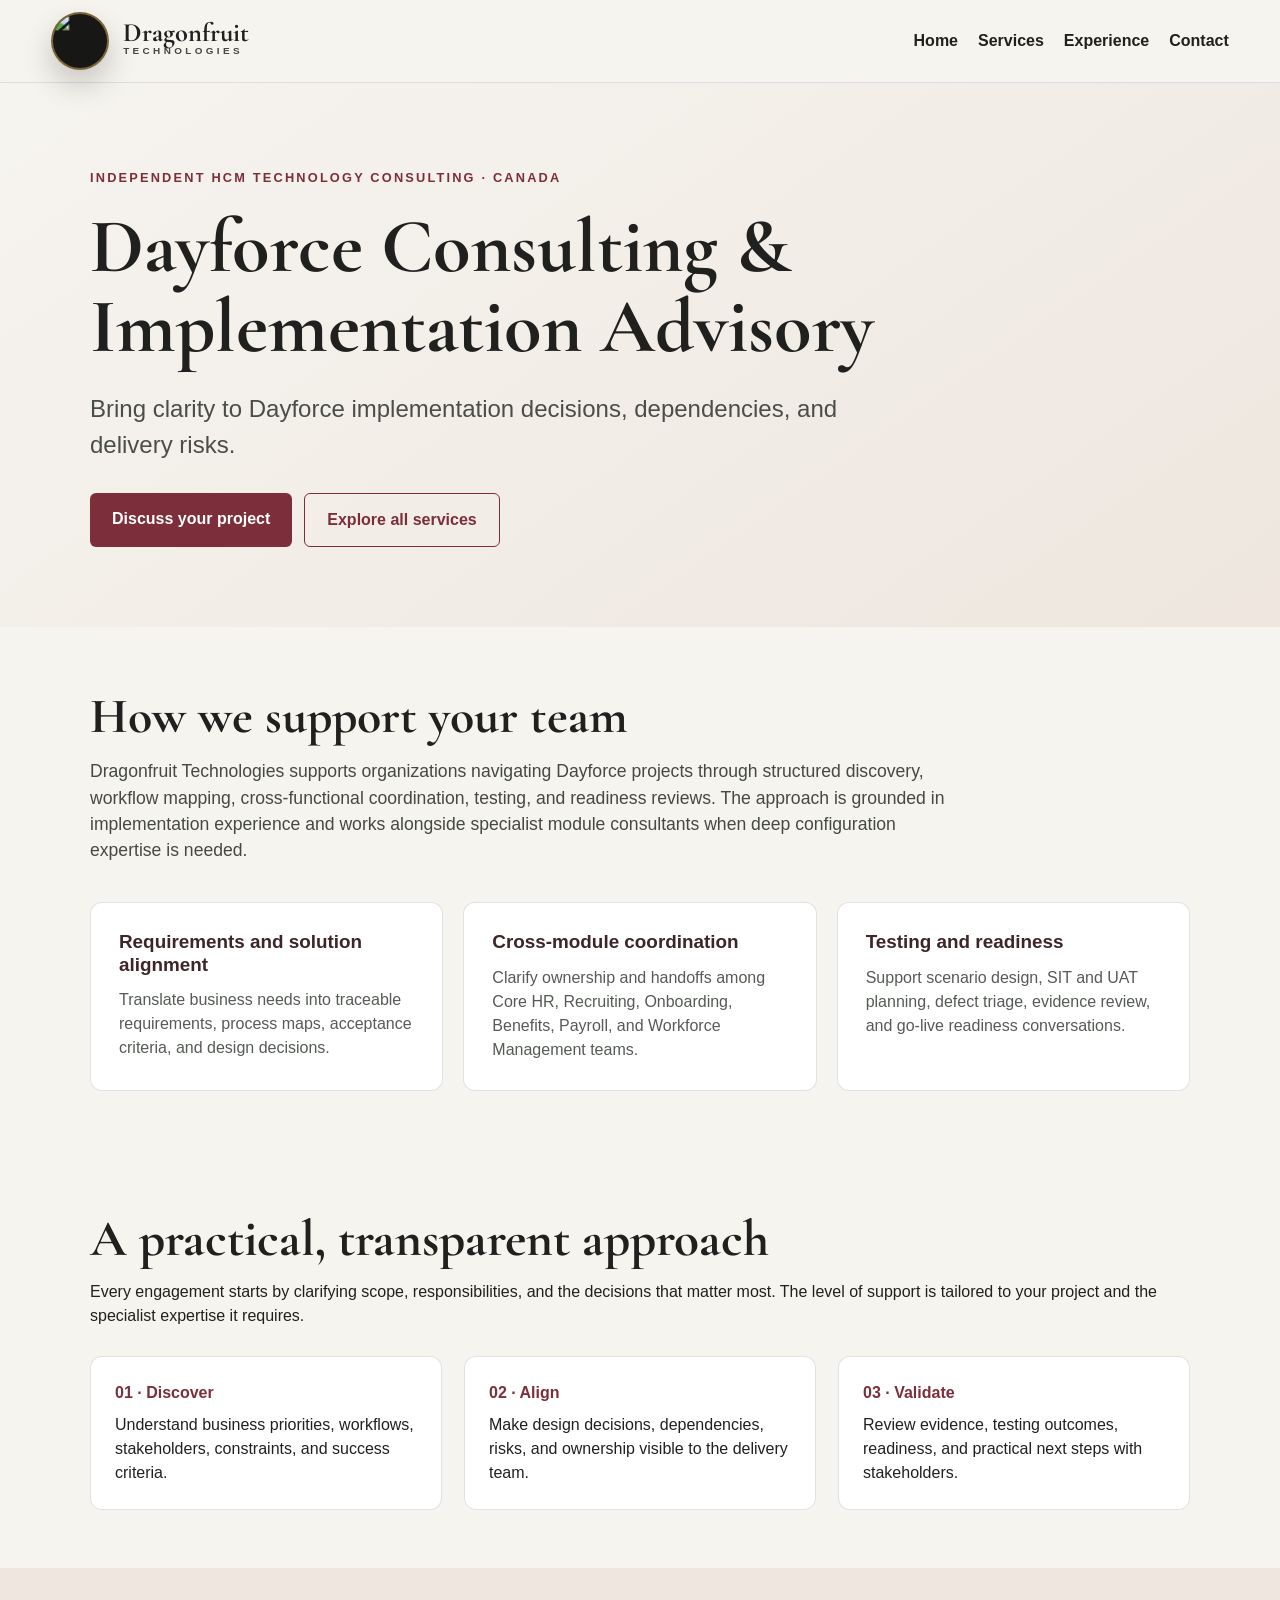
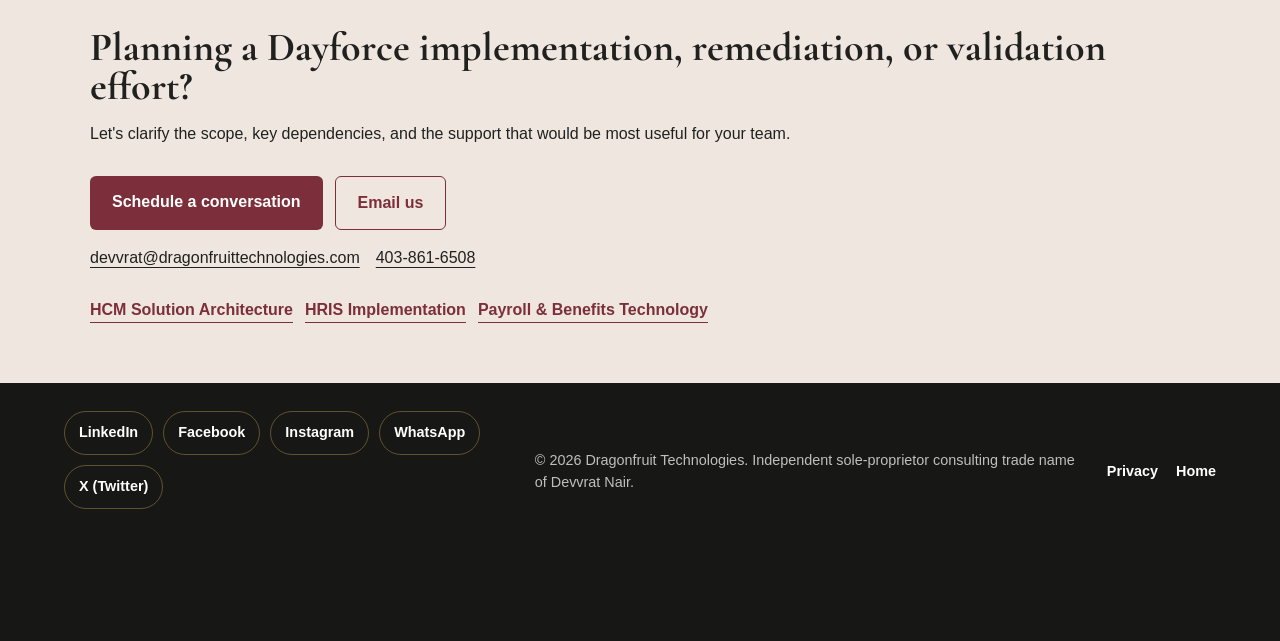
==== commit 6a6af8bf: "Add DragonFrTech X profile to website social links" ====
--- a/dayforce-consulting.html
+++ b/dayforce-consulting.html
@@ -86,6 +86,6 @@
     <div class="service-links" aria-label="Other services"><a href="hcm-solution-architecture.html">HCM Solution Architecture</a><a href="hris-implementation.html">HRIS Implementation</a><a href="payroll-benefits-technology.html">Payroll &amp; Benefits Technology</a></div>
   </div></section>
 </main>
-<footer class="site-footer"><div style="padding:0 0 12px"><nav class="social-links" aria-label="Dragonfruit Technologies social media"><a href="https://www.linkedin.com/company/dragonfruit-technologies/" target="_blank" rel="noopener noreferrer">LinkedIn</a><a href="https://www.facebook.com/share/1FCdNonoUH/?mibextid=wwXIfr" target="_blank" rel="noopener noreferrer">Facebook</a><a href="https://www.instagram.com/dragonfruittechnologies/" target="_blank" rel="noopener noreferrer">Instagram</a><a href="https://wa.me/message/4CJPAUIZOVNHA1" target="_blank" rel="noopener noreferrer">WhatsApp</a></nav></div><p>&copy; 2026 Dragonfruit Technologies. Independent sole-proprietor consulting trade name of Devvrat Nair.</p><div class="footer-actions"><a href="privacy.html">Privacy</a><a href="/">Home</a></div></footer>
+<footer class="site-footer"><div style="padding:0 0 12px"><nav class="social-links" aria-label="Dragonfruit Technologies social media"><a href="https://www.linkedin.com/company/dragonfruit-technologies/" target="_blank" rel="noopener noreferrer">LinkedIn</a><a href="https://www.facebook.com/share/1FCdNonoUH/?mibextid=wwXIfr" target="_blank" rel="noopener noreferrer">Facebook</a><a href="https://www.instagram.com/dragonfruittechnologies/" target="_blank" rel="noopener noreferrer">Instagram</a><a href="https://wa.me/message/4CJPAUIZOVNHA1" target="_blank" rel="noopener noreferrer">WhatsApp</a><a href="https://x.com/DragonFrTech" target="_blank" rel="noopener noreferrer" aria-label="X (Twitter) — Dragonfruit Technologies">X (Twitter)</a></nav></div><p>&copy; 2026 Dragonfruit Technologies. Independent sole-proprietor consulting trade name of Devvrat Nair.</p><div class="footer-actions"><a href="privacy.html">Privacy</a><a href="/">Home</a></div></footer>
 </body>
 </html>
